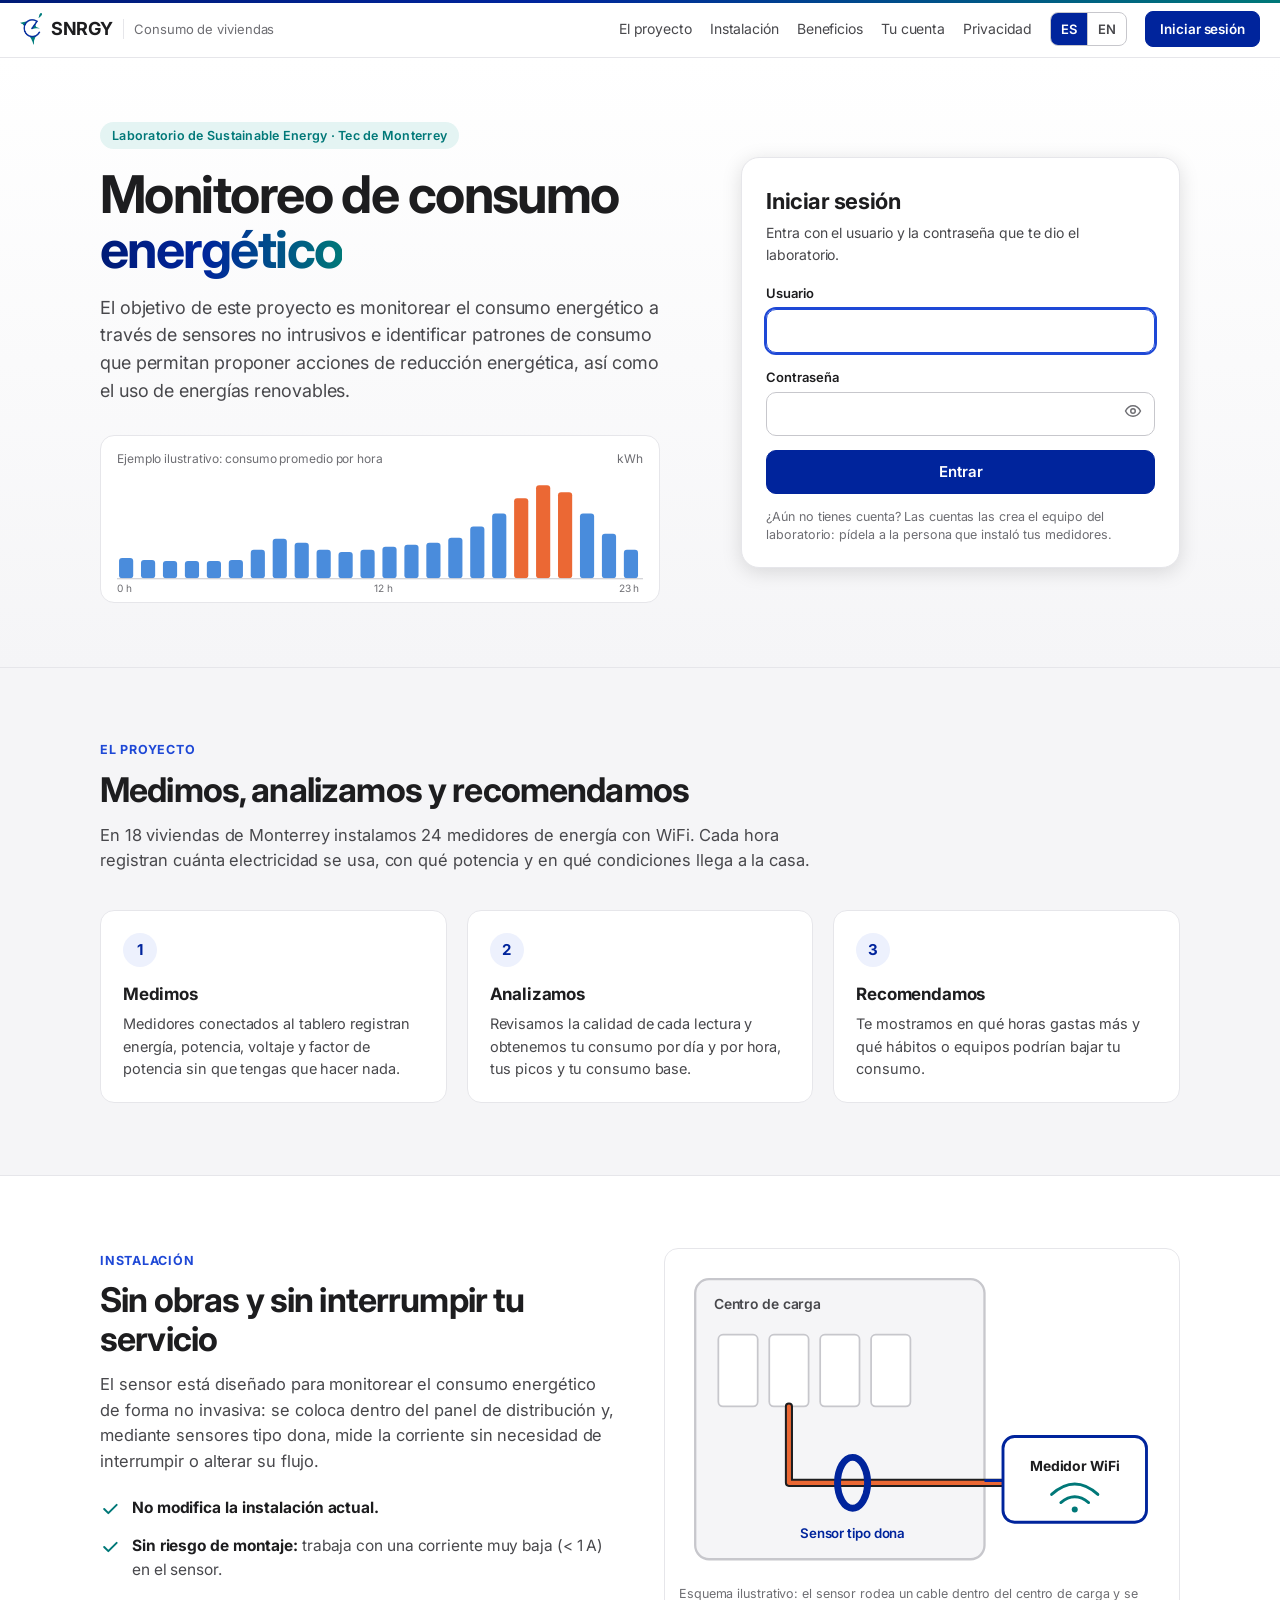
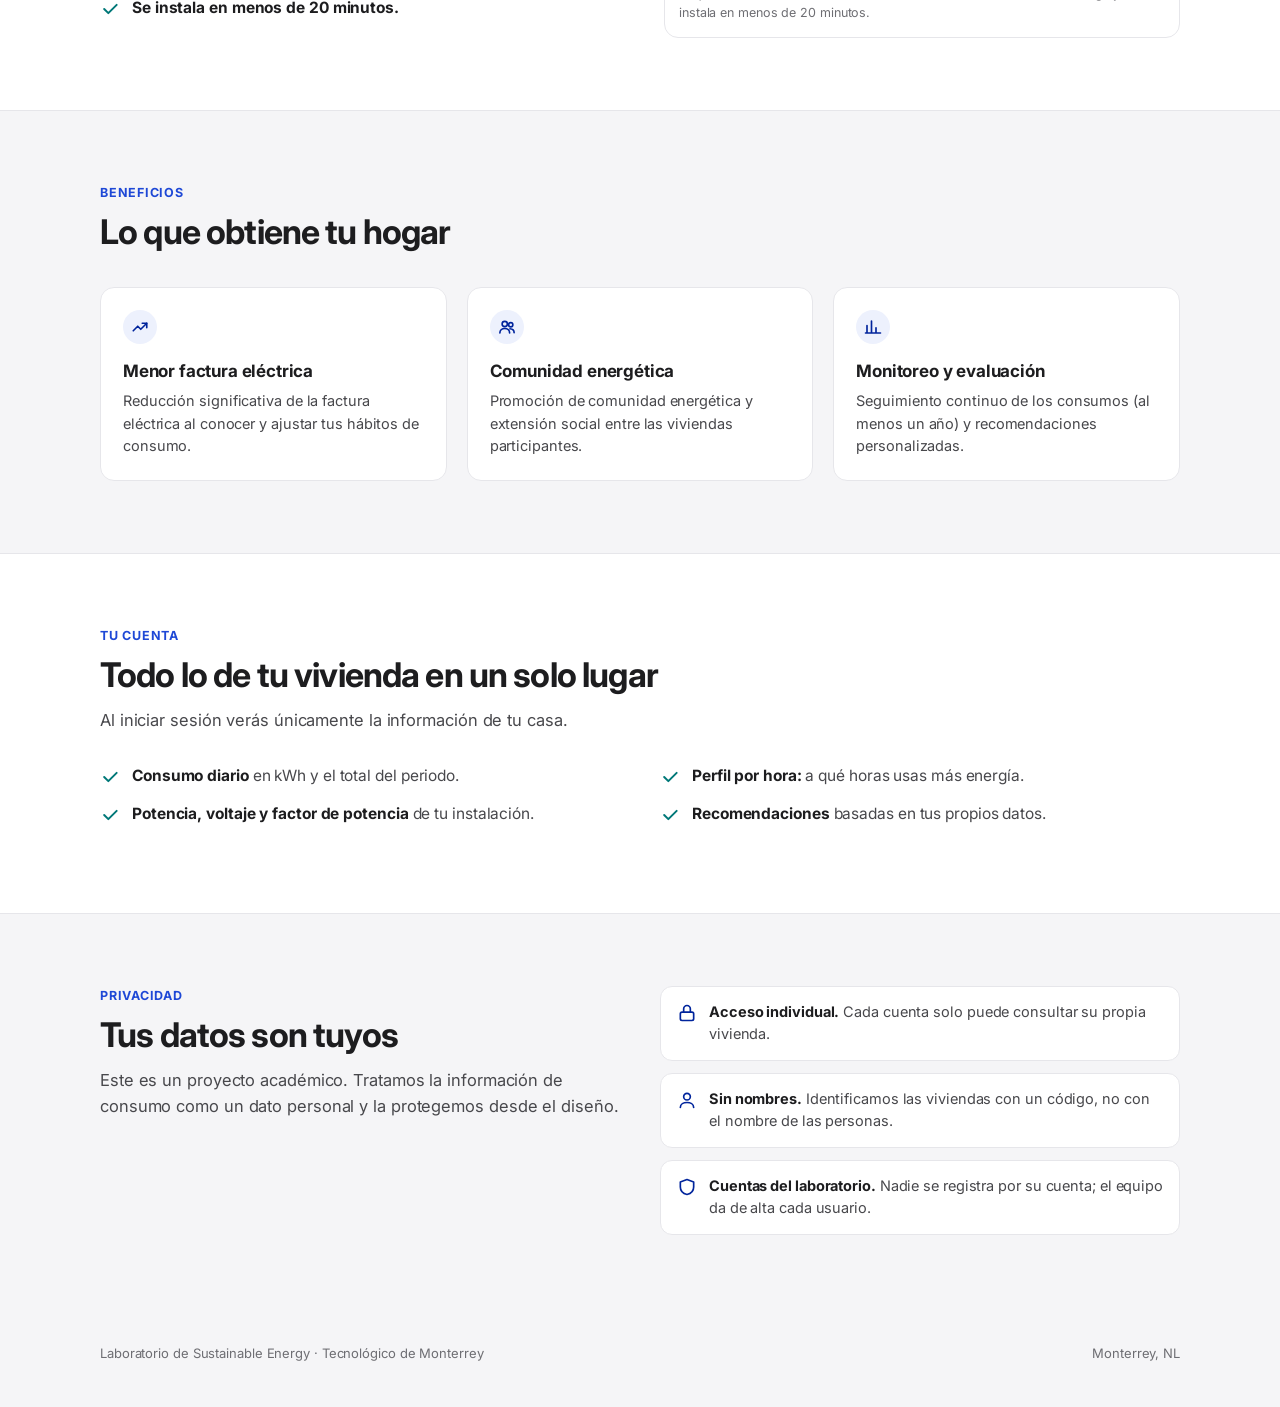
==== frontend/mi-vivienda.html @ c1c3f269 "Implementacion de github action" ====
<!doctype html>
<html lang="es">
<head>
<meta charset="utf-8">
<meta name="viewport" content="width=device-width,initial-scale=1">
<title>Mi vivienda · SNRGY</title>
<meta name="robots" content="noindex">
<link rel="icon" href="logo.png">
<link rel="preconnect" href="https://fonts.googleapis.com"><link rel="preconnect" href="https://fonts.gstatic.com" crossorigin><link href="https://fonts.googleapis.com/css2?family=Inter:wght@400;500;600;700&display=swap" rel="stylesheet">
<link rel="stylesheet" href="css/snrgy.css">
<style>
body{font-size:14px}
.top{position:relative}
.wrap{max-width:1120px;margin:0 auto;padding:0 20px}
.tr{display:flex;flex-wrap:wrap;align-items:center;gap:10px}
.seg button{font-weight:500}.seg button[aria-pressed="true"]{font-weight:600}
.page-h{display:flex;flex-wrap:wrap;justify-content:space-between;align-items:flex-end;gap:10px 20px;padding:26px 0 6px}
.page-h h1{font-size:clamp(22px,3vw,30px);letter-spacing:-.025em;line-height:1.15}
.page-h p{color:var(--ink-2);margin-top:4px}
.fresh{display:inline-flex;align-items:center;gap:6px;font-size:12.5px;color:var(--ink-2);border:1px solid var(--border);border-radius:999px;padding:2px 11px 2px 9px;background:var(--surface)}
.fresh i{width:8px;height:8px;border-radius:50%;background:var(--muted)}
.fresh.live i{background:var(--good)}.fresh.late i{background:var(--warn)}
.loading{padding:80px 0;text-align:center;color:var(--muted)}
.banner{display:flex;gap:12px;align-items:flex-start;margin:16px 0 0;padding:12px 14px;border-radius:12px;background:#fff7e0;border:1px solid #f2dc9a;color:#5c4700;font-size:13.5px}
.banner svg{flex:none;margin-top:1px}
.kpis{display:grid;grid-template-columns:repeat(auto-fit,minmax(170px,1fr));gap:12px;margin-top:18px}
.kpi{background:var(--surface);border:1px solid var(--border);border-radius:var(--r);padding:14px 16px}
.kpi .l{font-size:12.5px;color:var(--muted)}
.kpi .v{font-size:28px;font-weight:700;letter-spacing:-.03em;line-height:1.15;margin-top:2px}
.kpi .v small{font-size:13px;font-weight:500;color:var(--ink-2);letter-spacing:0;margin-left:3px}
.kpi .s{font-size:12.5px;color:var(--ink-2);margin-top:2px}
h2.sh{font-size:19px;letter-spacing:-.02em;margin:34px 0 4px}
.sh-p{color:var(--ink-2);margin-bottom:14px;font-size:14px}
.recs{display:grid;grid-template-columns:repeat(auto-fill,minmax(320px,1fr));gap:14px}
.rec{background:var(--surface);border:1px solid var(--border);border-left:4px solid var(--axis);border-radius:var(--r);padding:16px 18px}
.rec.warn{border-left-color:var(--warn)}.rec.good{border-left-color:var(--good)}.rec.info{border-left-color:var(--s1)}
.rec h3{display:flex;gap:9px;align-items:flex-start;font-size:15.5px;letter-spacing:-.01em;line-height:1.3}
.rec h3 svg{flex:none;margin-top:2px}
.rec p{color:var(--ink-2);margin-top:8px;font-size:14px}
.rec .why{font-size:12.5px;color:var(--muted);margin-top:8px;padding-top:8px;border-top:1px dashed var(--border)}
.charts{display:grid;grid-template-columns:repeat(2,minmax(0,1fr));gap:14px}
.card{background:var(--surface);border:1px solid var(--border);border-radius:var(--r);padding:16px 16px 10px;min-width:0}
.card h3{font-size:15px}
.card .cs{font-size:12.5px;color:var(--muted);margin:2px 0 8px}
.card.wide{grid-column:1/-1}
.ch{width:100%}.ch svg{display:block;width:100%;height:auto;overflow:visible}
.ch .tx{font:11px var(--font);fill:#6e6e73}.ch .gl{stroke:var(--grid)}.ch .ax{stroke:var(--axis)}
.lg{display:flex;flex-wrap:wrap;gap:4px 16px;font-size:12px;color:var(--ink-2);margin:6px 0 4px}
.lg span{display:inline-flex;align-items:center;gap:6px}
.lg i{width:11px;height:11px;border-radius:3px;display:inline-block}
.empty{padding:36px 20px;text-align:center;background:var(--surface);border:1px dashed var(--axis);border-radius:var(--r);color:var(--ink-2)}
.empty h2{font-size:19px;color:var(--ink);margin-bottom:6px}
.sens{display:grid;gap:10px}
.sn{display:grid;grid-template-columns:auto minmax(0,1fr) auto;gap:4px 14px;align-items:center;background:var(--surface);border:1px solid var(--border);border-radius:12px;padding:12px 16px}
.sn b{font-size:14.5px}
.sn .m{color:var(--muted);font-size:12.5px}
.pill{display:inline-flex;align-items:center;gap:7px;border:1px solid var(--axis);border-radius:999px;padding:2px 11px 2px 9px;font-size:12.5px;white-space:nowrap}
.pill i{width:9px;height:9px;border-radius:50%}
.pill.good i{background:var(--good)}.pill.warn i{background:var(--warn);border-radius:2px;transform:rotate(45deg)}.pill.crit i{background:var(--crit);border-radius:2px}
.note{color:var(--muted);font-size:12.5px;margin:26px 0 40px;max-width:760px}
@media (max-width:900px){.charts{grid-template-columns:1fr}.recs{grid-template-columns:1fr}.sn{grid-template-columns:1fr auto}.sn .m{grid-column:1/-1}}
@media (max-width:620px){.wrap{padding:0 16px}.top{padding:9px 16px 8px}.page-h{padding-top:18px}}
</style>
</head>
<body>
<header class="top">
  <a class="brand" href="index.html" aria-label="SNRGY"><img src="logo.png" alt="" width="23" height="32"><b>SNRGY</b><span>Mi vivienda</span></a>
  <div class="tr">
    <div class="seg" role="group" aria-label="Días a mostrar" id="range"><button type="button" data-n="7" aria-pressed="false">7 días</button><button type="button" data-n="14" aria-pressed="false">14 días</button><button type="button" data-n="20" aria-pressed="true">20 días</button></div>
    <div class="seg" role="group" aria-label="Idioma" data-lang><button type="button" data-l="es" aria-pressed="true">ES</button><button type="button" data-l="en" aria-pressed="false">EN</button></div>
    <button class="btn" id="out" type="button">Cerrar sesión</button>
  </div>
</header>

<main class="wrap">
  <div class="loading" id="loading" role="status">Cargando tus datos…</div>
  <div id="app" hidden>
    <div class="page-h">
      <div><h1 id="hT"></h1><p id="hS" data-noi18n></p></div>
      <span class="fresh" id="fresh" data-noi18n><i></i><span></span></span>
    </div>
    <div id="banner"></div>
    <div id="body"></div>
    <p class="note">Las recomendaciones son orientativas: se calculan con tus lecturas confiables del periodo elegido y no sustituyen la revisión de una persona técnica. Los días con lecturas incompletas se estiman a partir del contador del medidor y se marcan con rayas.</p>
  </div>
  <div class="empty" id="fail" hidden><h2>No pudimos cargar tus datos</h2><p>Revisa tu conexión e inténtalo de nuevo. Si sigue pasando, avisa al laboratorio.</p><p style="margin-top:14px"><button class="btn pri" type="button" onclick="location.reload()">Reintentar</button></p></div>
</main>

<script src="config.js"></script>
<script src="vendor/supabase.js"></script>
<script src="js/core.js"></script>
<script src="js/vivienda.js"></script>
</body>
</html>
---- frontend/css/snrgy.css ----
:root{
  color-scheme:light;
  --font:"Inter",-apple-system,BlinkMacSystemFont,"Segoe UI",system-ui,sans-serif;
  --cobalt:#00249C;--cobalt-800:#001B76;--cobalt-600:#1E48D6;--cobalt-50:#EDF1FD;
  --teal:#007878;--teal-300:#66C9C4;--teal-50:#E4F4F3;
  --brand-gradient:linear-gradient(90deg,#001B76 0%,#00249C 42%,#007878 100%);
  --bg:#f5f5f7;--surface:#fff;--surface-2:#f5f5f7;
  --ink:#1d1d1f;--ink-2:#48484c;--muted:#6e6e73;
  --grid:#ececf0;--axis:#c7c7cc;--border:#e6e6ea;
  --s1:#2a78d6;--s2:#eb6834;--s3:#1baf7a;
  --good:#0ca30c;--warn:#fab219;--crit:#d03b3b;
  --shadow:0 4px 20px rgba(10,10,11,.13);--r:14px;
}
*{box-sizing:border-box}
html{background:var(--bg);scroll-behavior:smooth}
body{margin:0;background:var(--bg);color:var(--ink);font:15px/1.55 var(--font);letter-spacing:-.006em;-webkit-font-smoothing:antialiased}
button,input,select{font:inherit;color:inherit}
:focus-visible{outline:2px solid var(--cobalt-600);outline-offset:2px}
h1,h2,h3,p{margin:0}
[hidden]{display:none!important}
a{color:var(--cobalt-600)}
.top{position:sticky;top:0;z-index:20;display:flex;flex-wrap:wrap;align-items:center;gap:8px 20px;justify-content:space-between;padding:9px 20px 8px;min-height:58px;background:rgba(255,255,255,.96);backdrop-filter:blur(8px);border-bottom:1px solid var(--border)}
.top::before{content:"";position:absolute;left:0;right:0;top:0;height:3px;background:var(--brand-gradient)}
.brand{display:flex;align-items:center;gap:9px;text-decoration:none;color:var(--ink)}
.brand img{height:32px;width:auto;display:block}
.brand b{font-size:18px;font-weight:700;letter-spacing:-.025em}
.brand span{font-size:13px;color:var(--muted);padding-left:10px;margin-left:2px;border-left:1px solid var(--border)}
.nav{display:flex;align-items:center;gap:6px 18px;flex-wrap:wrap}
.nav a.l{color:var(--ink-2);text-decoration:none;font-size:14px}
.nav a.l:hover{color:var(--cobalt)}
.seg{display:inline-flex;border:1px solid var(--axis);border-radius:8px;overflow:hidden}
.seg button{background:transparent;border:0;padding:6px 10px;cursor:pointer;font-size:13px;font-weight:600;color:var(--ink-2)}
.seg button+button{border-left:1px solid var(--axis)}
.seg button:hover{background:var(--cobalt-50);color:var(--cobalt)}
.seg button[aria-pressed="true"]{background:var(--cobalt);color:#fff}
.btn{display:inline-flex;align-items:center;justify-content:center;gap:8px;height:36px;padding:0 14px;border:1px solid var(--axis);border-radius:8px;background:var(--surface);cursor:pointer;font-size:13.5px;text-decoration:none;color:var(--ink)}
.btn:hover{background:var(--cobalt-50);border-color:var(--cobalt-600);color:var(--cobalt)}
.btn.pri{background:var(--cobalt);border-color:var(--cobalt);color:#fff;font-weight:600}
.btn.pri:hover{background:var(--cobalt-800);color:#fff}
.btn.lg{height:44px;padding:0 20px;font-size:15px;border-radius:10px}
.btn:disabled{opacity:.6;cursor:wait}
@media (max-width:620px){.brand span{display:none}.nav a.l{display:none}}
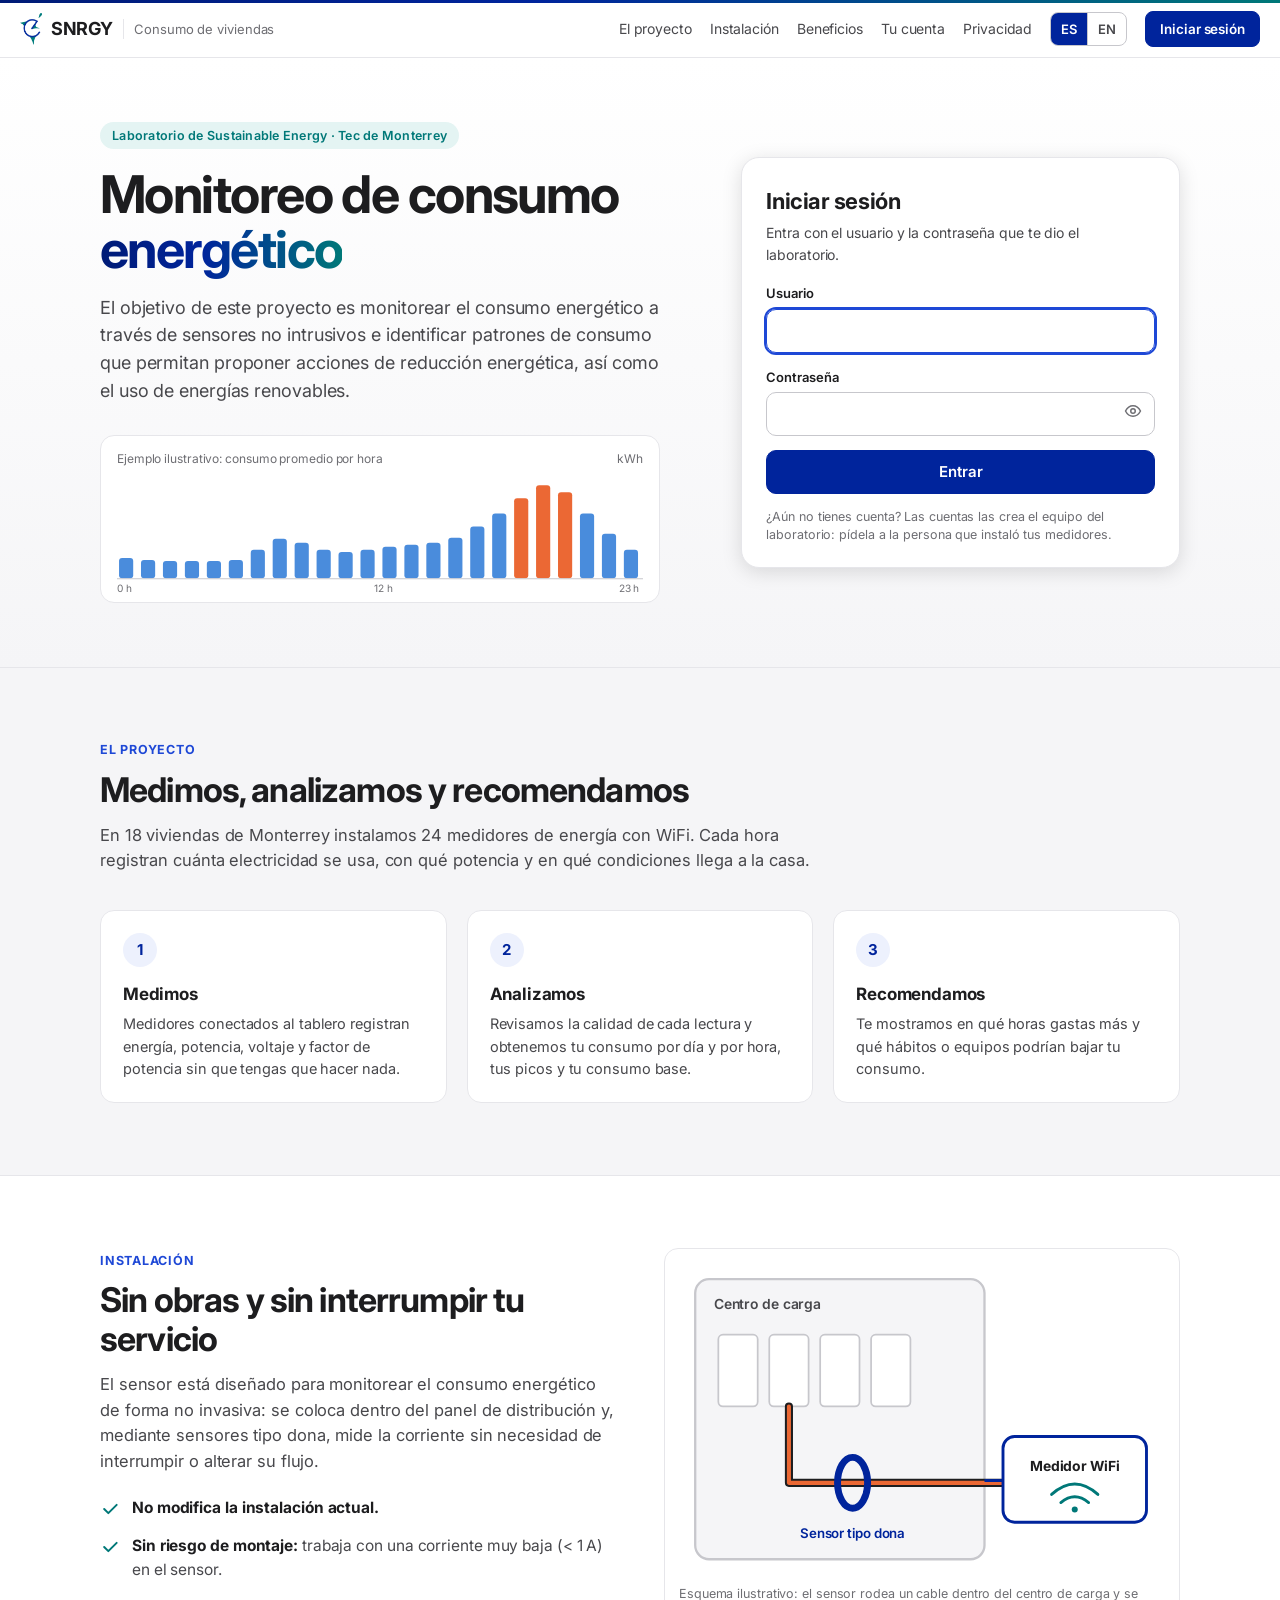
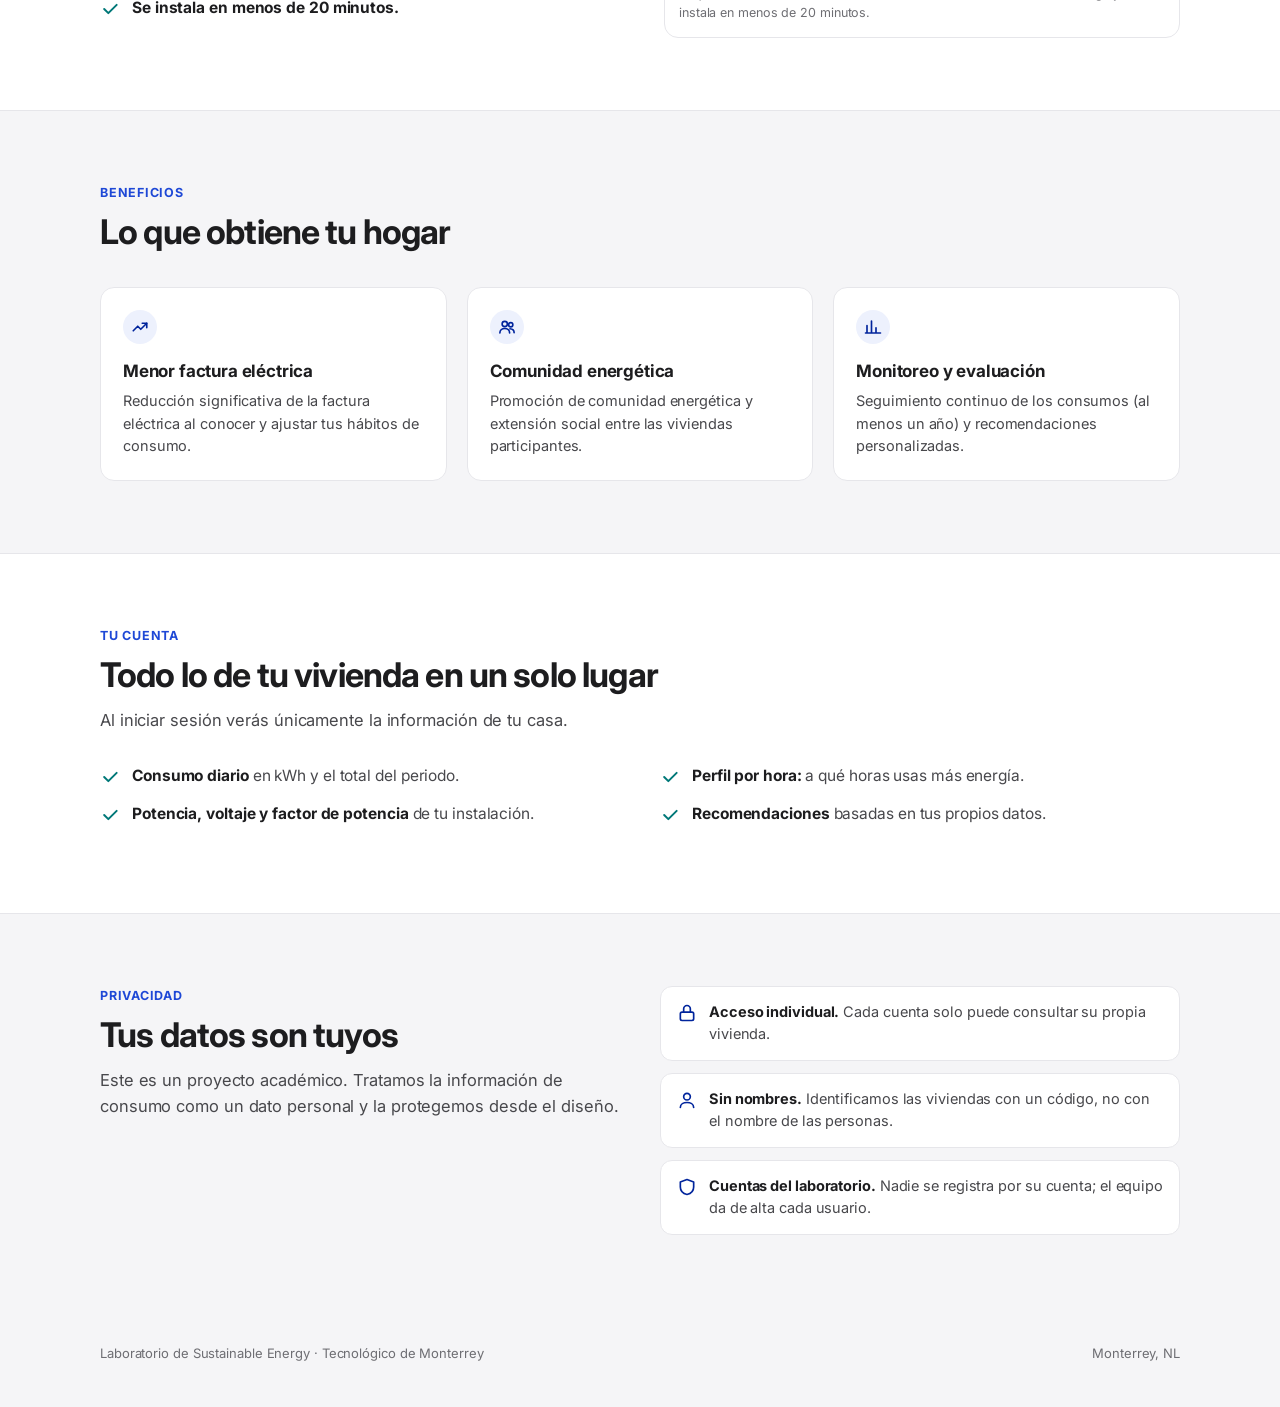
==== commit 7bad7c4c: "feat(frontend): selector de rango 1/3/7/14/30 días en admin y mi-vivienda" ====
--- a/frontend/mi-vivienda.html
+++ b/frontend/mi-vivienda.html
@@ -66,7 +66,7 @@
 <header class="top">
   <a class="brand" href="index.html" aria-label="SNRGY"><img src="logo.png" alt="" width="23" height="32"><b>SNRGY</b><span>Mi vivienda</span></a>
   <div class="tr">
-    <div class="seg" role="group" aria-label="Días a mostrar" id="range"><button type="button" data-n="7" aria-pressed="false">7 días</button><button type="button" data-n="14" aria-pressed="false">14 días</button><button type="button" data-n="20" aria-pressed="true">20 días</button></div>
+    <div class="seg" role="group" aria-label="Días a mostrar" id="range"><button type="button" data-n="1" aria-pressed="false">1 día</button><button type="button" data-n="3" aria-pressed="false">3 días</button><button type="button" data-n="7" aria-pressed="false">7 días</button><button type="button" data-n="14" aria-pressed="false">14 días</button><button type="button" data-n="30" aria-pressed="true">30 días</button></div>
     <div class="seg" role="group" aria-label="Idioma" data-lang><button type="button" data-l="es" aria-pressed="true">ES</button><button type="button" data-l="en" aria-pressed="false">EN</button></div>
     <button class="btn" id="out" type="button">Cerrar sesión</button>
   </div>
